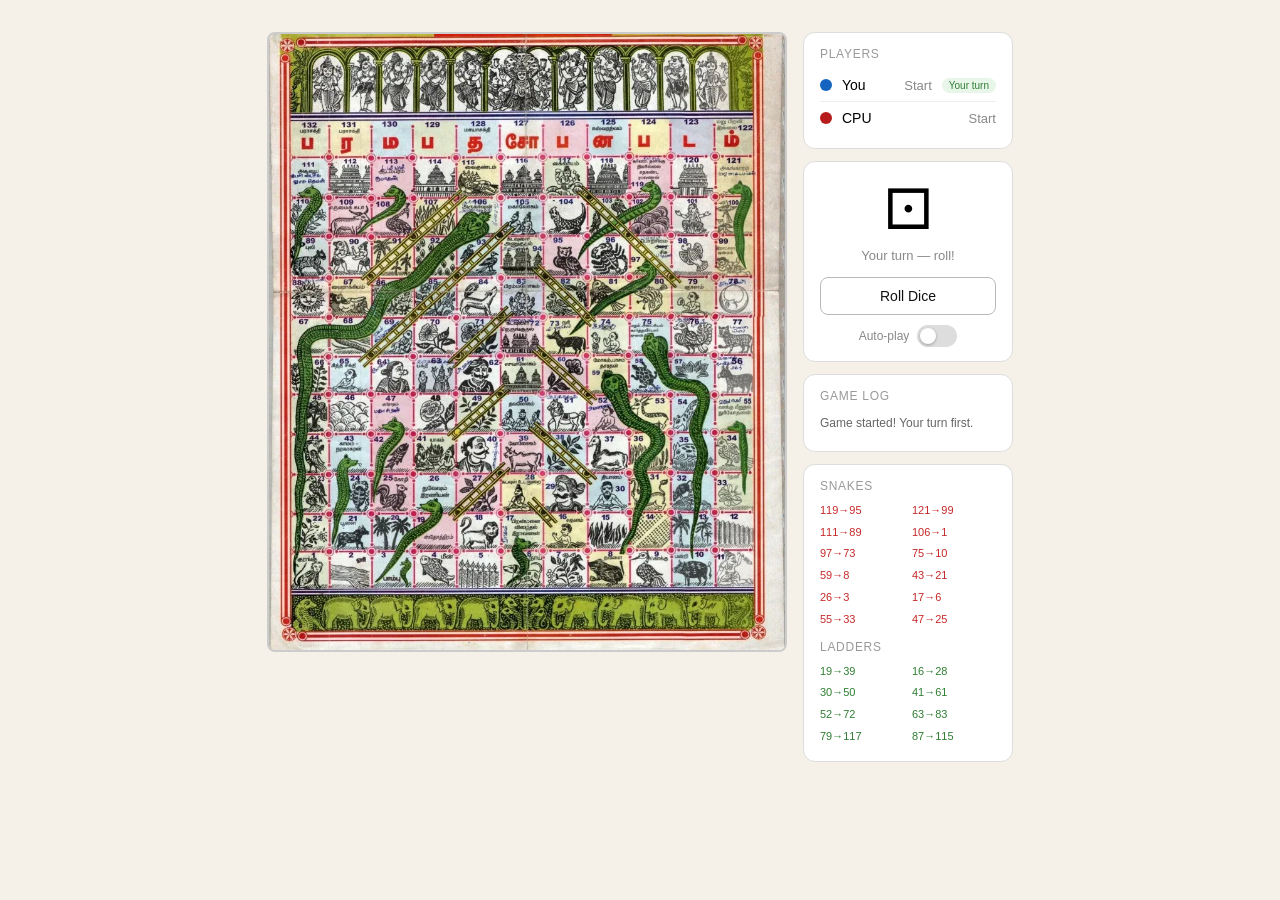
==== paramapadam.html @ ff09fb4e "Paramapadam Vibe coded in Claude for the classic Paramapadam game." ====
<!DOCTYPE html>
<html lang="en">
<head>
<meta charset="UTF-8">
<meta name="viewport" content="width=device-width, initial-scale=1.0">
<title>Paramapadam</title>
<style>
  * { box-sizing: border-box; margin: 0; padding: 0; }
  body { font-family: sans-serif; background: #f5f0e8; display: flex; justify-content: center; align-items: flex-start; padding: 20px; min-height: 100vh; }
  #game-root { display: flex; gap: 16px; padding: 12px; }
  #board-wrap { position: relative; flex-shrink: 0; width: 520px; height: 620px; }
  #board-img { width: 520px; height: 620px; display: block; border-radius: 8px; border: 2px solid #ccc; }
  #token-layer, #highlight-overlay { position: absolute; top: 0; left: 0; width: 520px; height: 620px; pointer-events: none; }
  #panel { flex: 1; display: flex; flex-direction: column; gap: 12px; min-width: 210px; }
  .panel-card { background: white; border: 0.5px solid #ddd; border-radius: 12px; padding: 14px 16px; }
  .panel-title { font-size: 12px; color: #999; margin-bottom: 8px; letter-spacing: 0.06em; text-transform: uppercase; }
  .player-row { display: flex; align-items: center; gap: 10px; padding: 8px 0; border-bottom: 0.5px solid #eee; }
  .player-row:last-child { border-bottom: none; }
  .player-dot { width: 12px; height: 12px; border-radius: 50%; flex-shrink: 0; }
  .player-name { font-size: 14px; font-weight: 500; flex: 1; }
  .player-pos { font-size: 13px; color: #888; font-variant-numeric: tabular-nums; }
  .active-pill { font-size: 10px; padding: 2px 7px; border-radius: 20px; white-space: nowrap; }
  #dice-display { font-size: 56px; text-align: center; padding: 6px 0; line-height: 1; }
  #turn-label { font-size: 13px; color: #888; text-align: center; padding: 4px 0; min-height: 20px; }
  #roll-btn { width: 100%; padding: 10px; font-size: 14px; font-weight: 500; border: 1px solid #bbb; border-radius: 8px; background: white; color: #111; cursor: pointer; margin-top: 10px; transition: background 0.15s, transform 0.1s; }
  #roll-btn:hover:not(:disabled) { background: #f5f5f5; }
  #roll-btn:active:not(:disabled) { transform: scale(0.97); }
  #roll-btn:disabled { opacity: 0.35; cursor: default; }

  #log { overflow-y: auto; max-height: 180px; font-size: 12px; line-height: 1.65; color: #666; }
  .log-entry { padding: 3px 0; border-bottom: 0.5px solid #f0f0f0; }
  .log-entry:last-child { border-bottom: none; }
  .log-snake { color: #c62828; }
  .log-ladder { color: #2e7d32; }
  .log-win { color: #1565C0; font-weight: 500; }
  .ref-grid { display: grid; grid-template-columns: 1fr 1fr; gap: 2px 8px; font-size: 11px; line-height: 1.8; }
  #win-overlay { position: fixed; top: 0; left: 0; width: 100%; height: 100%; background: rgba(0,0,0,0.55); display: flex; align-items: center; justify-content: center; z-index: 1000; }
  #win-card { background: white; border-radius: 16px; padding: 40px 52px; text-align: center; }
  #win-title { font-size: 30px; font-weight: 500; margin-bottom: 8px; }
  #win-sub { font-size: 15px; color: #888; margin-bottom: 28px; }
  #play-again { padding: 10px 32px; font-size: 15px; border: 1px solid #bbb; border-radius: 8px; background: white; cursor: pointer; }
  #play-again:hover { background: #f5f5f5; }
</style>
</head>
<body>
<div id="game-root">
  <div id="board-wrap">
    <img id="board-img" src="[data-uri]" alt="Paramapadam board" />
    <canvas id="token-layer" width="520" height="620"></canvas>
    <canvas id="highlight-overlay" width="520" height="620"></canvas>
  </div>
  <div id="panel">
    <div class="panel-card">
      <div class="panel-title">Players</div>
      <div class="player-row">
        <div class="player-dot" style="background:#1565C0;"></div>
        <div class="player-name">You</div>
        <div class="player-pos" id="pos-p">Start</div>
        <div class="active-pill" id="active-p" style="background:#e8f5e9;color:#2e7d32;">Your turn</div>
      </div>
      <div class="player-row">
        <div class="player-dot" style="background:#B71C1C;"></div>
        <div class="player-name">CPU</div>
        <div class="player-pos" id="pos-c">Start</div>
        <div class="active-pill" id="active-c" style="display:none;background:#fce4e4;color:#c62828;">CPU turn</div>
      </div>
    </div>
    <div class="panel-card" style="text-align:center;">
      <div id="dice-display">&#x2680;</div>
      <div id="turn-label">Your turn — roll!</div>
      <button id="roll-btn">Roll Dice</button>
      <div style="display:flex;align-items:center;justify-content:center;gap:8px;margin-top:10px;">
        <span style="font-size:12px;color:#888;">Auto-play</span>
        <button id="auto-toggle" style="width:40px;height:22px;border-radius:11px;border:none;background:#ddd;cursor:pointer;position:relative;transition:background 0.2s;flex-shrink:0;" title="Toggle auto-play for you">
          <span id="auto-knob" style="position:absolute;top:3px;left:3px;width:16px;height:16px;border-radius:50%;background:white;transition:left 0.2s;box-shadow:0 1px 3px rgba(0,0,0,0.3);"></span>
        </button>
      </div>
    </div>
    <div class="panel-card">
      <div class="panel-title">Game Log</div>
      <div id="log"></div>
    </div>
    <div class="panel-card">
      <div class="panel-title">Snakes</div>
      <div class="ref-grid" style="color:#c62828;">
        <span>119&#8594;95</span><span>121&#8594;99</span>
        <span>111&#8594;89</span><span>106&#8594;1</span>
        <span>97&#8594;73</span><span>75&#8594;10</span>
        <span>59&#8594;8</span><span>43&#8594;21</span>
        <span>26&#8594;3</span><span>17&#8594;6</span>
        <span>55&#8594;33</span><span>47&#8594;25</span>
      </div>
      <div class="panel-title" style="margin-top:10px;">Ladders</div>
      <div class="ref-grid" style="color:#2e7d32;">
        <span>19&#8594;39</span><span>16&#8594;28</span>
        <span>30&#8594;50</span><span>41&#8594;61</span>
        <span>52&#8594;72</span><span>63&#8594;83</span>
        <span>79&#8594;117</span><span>87&#8594;115</span>
      </div>
    </div>
  </div>
</div>
<script>
(function() {
  const DICE_FACES = ['\u2680','\u2681','\u2682','\u2683','\u2684','\u2685'];
  const COLS = 11, ROWS = 12;
  const LEFT = 14, RIGHT = 506, TOP = 85, BOTTOM = 575;
  const CW = (RIGHT - LEFT) / COLS;
  const CH = (BOTTOM - TOP) / ROWS;

  function squareToCoord(sq) {
    if (sq < 1) sq = 1;
    const idx = sq - 1;
    const row = Math.floor(idx / COLS);
    const col = idx % COLS;
    const actualCol = (row % 2 === 0) ? col : (COLS - 1 - col);
    const gridRow = ROWS - 1 - row;
    return { x: LEFT + actualCol * CW + CW/2, y: TOP + gridRow * CH + CH/2 };
  }

  const SNAKES = {119:95, 121:99, 111:89, 106:1, 97:73, 75:10, 59:8, 43:21, 26:3, 17:6, 55:33, 47:25};
  const LADDERS = {19:39, 16:28, 30:50, 41:61, 52:72, 63:83, 79:117, 87:115};

  // Bezier control points for snake/ladder curved paths.
  // Each entry: [cp1x, cp1y, cp2x, cp2y] for cubic bezier from start to end.
  // Control points are tuned to arc along the visual snake/ladder body.
  // For short snakes/ladders a simple arc offset from midpoint works well.
  function getCurveCP(x1, y1, x2, y2, isSnake) {
    const mx = (x1 + x2) / 2;
    const my = (y1 + y2) / 2;
    const dx = x2 - x1;
    const dy = y2 - y1;
    const len = Math.sqrt(dx*dx + dy*dy);
    // Perpendicular offset: snakes curve one way, ladders the other
    const perp = isSnake ? 1 : -1;
    const offset = Math.min(len * 0.35, 80);
    const nx = -dy / len * offset * perp;
    const ny =  dx / len * offset * perp;
    // Use two control points symmetrically placed
    return [
      x1 + (mx - x1) * 0.5 + nx,
      y1 + (my - y1) * 0.5 + ny,
      x2 - (x2 - mx) * 0.5 + nx,
      y2 - (y2 - my) * 0.5 + ny
    ];
  }

  // Override control points for the very long snake 106->1
  const LONG_SNAKE_CP = {
    106: [ // 106 center ~(215,187), 1 center ~(36,555)
      [50, 250, 200, 450]  // sweeps left along board edge
    ]
  };

  function cubicBezier(t, p0, p1, p2, p3) {
    const u = 1 - t;
    return u*u*u*p0 + 3*u*u*t*p1 + 3*u*t*t*p2 + t*t*t*p3;
  }

  let state = { pos: [0, 0], turn: 0, rolling: false, gameOver: false };
  let autoPlay = false;
  let autoRollTimer = null;

  const autoToggle = document.getElementById('auto-toggle');
  const autoKnob = document.getElementById('auto-knob');

  function setAutoPlay(val) {
    autoPlay = val;
    autoToggle.style.background = autoPlay ? '#2e7d32' : '#ddd';
    autoKnob.style.left = autoPlay ? '21px' : '3px';
    if (autoPlay && state.turn === 0 && !state.rolling && !state.gameOver) scheduleAutoRoll();
  }

  autoToggle.addEventListener('click', () => setAutoPlay(!autoPlay));

  function scheduleAutoRoll() {
    clearTimeout(autoRollTimer);
    if (!autoPlay || state.turn !== 0 || state.rolling || state.gameOver) return;
    autoRollTimer = setTimeout(() => {
      if (!autoPlay || state.turn !== 0 || state.rolling || state.gameOver) return;
      state.rolling = true;
      document.getElementById('roll-btn').disabled = true;
      doTurn(0, () => {
        if (state.gameOver) return;
        state.turn = 1; state.rolling = false; updateUI(); nextTurn();
      });
    }, 1200);
  }
  // Store pixel positions separately for smooth animation
  let pixelPos = [null, null];

  const canvas = document.getElementById('token-layer');
  const ctx = canvas.getContext('2d');
  const hlCanvas = document.getElementById('highlight-overlay');
  const hlCtx = hlCanvas.getContext('2d');

  function drawTokenAt(i, px, py) {
    const colors = ['#1565C0', '#B71C1C'];
    const labels = ['P', 'C'];
    const offsets = [{dx:-9,dy:0},{dx:9,dy:0}];
    const ox = offsets[i].dx, oy = offsets[i].dy;
    ctx.beginPath();
    ctx.arc(px+ox, py+oy, 11, 0, Math.PI*2);
    ctx.fillStyle = colors[i]; ctx.fill();
    ctx.strokeStyle = 'white'; ctx.lineWidth = 2.5; ctx.stroke();
    ctx.fillStyle = 'white';
    ctx.font = 'bold 9px sans-serif';
    ctx.textAlign = 'center'; ctx.textBaseline = 'middle';
    ctx.fillText(labels[i], px+ox, py+oy);
  }

  function drawTokens() {
    ctx.clearRect(0, 0, 520, 620);
    for (let i = 0; i < 2; i++) {
      if (state.pos[i] < 1) continue;
      const pos = pixelPos[i] || squareToCoord(state.pos[i]);
      drawTokenAt(i, pos.x, pos.y);
    }
  }

  function highlightSquare(sq, color) {
    hlCtx.clearRect(0, 0, 520, 620);
    if (!sq) return;
    const {x, y} = squareToCoord(sq < 1 ? 1 : sq);
    hlCtx.beginPath();
    hlCtx.arc(x, y, CW*0.44, 0, Math.PI*2);
    hlCtx.fillStyle = color; hlCtx.globalAlpha = 0.4; hlCtx.fill(); hlCtx.globalAlpha = 1;
  }

  function clearHighlight() { hlCtx.clearRect(0, 0, 520, 620); }

  function addLog(msg, cls) {
    const log = document.getElementById('log');
    const div = document.createElement('div');
    div.className = 'log-entry' + (cls ? ' '+cls : '');
    div.innerHTML = msg;
    log.insertBefore(div, log.firstChild);
  }

  function updateUI() {
    document.getElementById('pos-p').textContent = state.pos[0] < 1 ? 'Start' : 'Sq '+state.pos[0];
    document.getElementById('pos-c').textContent = state.pos[1] < 1 ? 'Start' : 'Sq '+state.pos[1];
    document.getElementById('active-p').style.display = state.turn===0 && !state.gameOver ? '' : 'none';
    document.getElementById('active-c').style.display = state.turn===1 && !state.gameOver ? '' : 'none';
    document.getElementById('turn-label').textContent = state.gameOver ? '' : state.turn===0 ? 'Your turn \u2014 roll!' : 'CPU is thinking...';
    document.getElementById('roll-btn').disabled = state.turn!==0 || state.rolling || state.gameOver;
  }

  function animateDice(finalVal, cb) {
    const el = document.getElementById('dice-display');
    let count = 0;
    const iv = setInterval(() => {
      el.textContent = DICE_FACES[Math.floor(Math.random()*6)];
      if (++count >= 12) { clearInterval(iv); el.textContent = DICE_FACES[finalVal-1]; cb(); }
    }, 70);
  }

  // Step-by-step movement through squares
  function moveToken(playerIdx, from, to, cb) {
    const dir = from < to ? 1 : -1;
    const steps = [];
    for (let s = from + dir; s !== to + dir; s += dir) steps.push(s);
    let i = 0;
    function step() {
      if (i >= steps.length) { cb(); return; }
      state.pos[playerIdx] = steps[i];
      pixelPos[playerIdx] = squareToCoord(steps[i]);
      i++;
      drawTokens();
      setTimeout(step, 110);
    }
    step();
  }

  // Smooth Bezier curve animation along snake or ladder
  function animateCurve(playerIdx, fromSq, toSq, isSnake, cb) {
    const start = squareToCoord(fromSq);
    const end = squareToCoord(Math.max(1, toSq));
    let cp;
    if (isSnake && LONG_SNAKE_CP[fromSq]) {
      cp = LONG_SNAKE_CP[fromSq][0];
    } else {
      cp = getCurveCP(start.x, start.y, end.x, end.y, isSnake);
    }
    const [cp1x, cp1y, cp2x, cp2y] = cp;

    const duration = isSnake
      ? Math.min(1800, 600 + Math.abs(fromSq - toSq) * 12)
      : Math.min(1600, 500 + Math.abs(fromSq - toSq) * 10);
    const startTime = performance.now();

    function frame(now) {
      const elapsed = now - startTime;
      let t = Math.min(elapsed / duration, 1);
      // Ease in-out
      t = t < 0.5 ? 2*t*t : -1 + (4 - 2*t)*t;
      const x = cubicBezier(t, start.x, cp1x, cp2x, end.x);
      const y = cubicBezier(t, start.y, cp1y, cp2y, end.y);
      pixelPos[playerIdx] = {x, y};
      drawTokens();
      if (elapsed < duration) {
        requestAnimationFrame(frame);
      } else {
        state.pos[playerIdx] = Math.max(1, toSq);
        pixelPos[playerIdx] = squareToCoord(state.pos[playerIdx]);
        drawTokens();
        cb();
      }
    }
    requestAnimationFrame(frame);
  }

  function doTurn(playerIdx, cb) {
    const name = playerIdx===0 ? 'You' : 'CPU';
    const die = Math.ceil(Math.random()*6);
    addLog(name+' rolled a <strong>'+die+'</strong>');
    animateDice(die, () => {
      const from = state.pos[playerIdx];
      const to = from + die;
      if (to > 132) {
        addLog(name+' needs exact roll \u2014 stay at '+(from<1?'start':from));
        state.pos[playerIdx]=from; drawTokens(); setTimeout(cb, 600); return;
      }
      // First move step by step to the rolled square
      moveToken(playerIdx, from, to, () => {
        if (to === 132) { state.pos[playerIdx]=132; pixelPos[playerIdx]=squareToCoord(132); drawTokens(); showWin(playerIdx); return; }
        if (SNAKES[to] !== undefined) {
          const dest = SNAKES[to];
          highlightSquare(to, '#c62828');
          addLog(name+' hit a snake at <strong>'+to+'</strong>! \u2193 Sliding down to '+(dest<1?1:dest), 'log-snake');
          setTimeout(() => {
            clearHighlight();
            animateCurve(playerIdx, to, dest, true, () => {
              updateUI(); cb();
            });
          }, 400);
        } else if (LADDERS[to] !== undefined) {
          const dest = LADDERS[to];
          highlightSquare(to, '#2e7d32');
          addLog(name+' found a ladder at <strong>'+to+'</strong>! \u2191 Climbing up to '+dest, 'log-ladder');
          setTimeout(() => {
            clearHighlight();
            animateCurve(playerIdx, to, dest, false, () => {
              updateUI(); cb();
            });
          }, 400);
        } else {
          setTimeout(cb, 300);
        }
      });
    });
  }

  function nextTurn() {
    if (state.gameOver || state.turn!==1) return;
    document.getElementById('roll-btn').disabled=true;
    setTimeout(() => {
      doTurn(1, () => { state.turn=0; state.rolling=false; updateUI(); drawTokens(); if (autoPlay) scheduleAutoRoll(); });
    }, 900);
  }

  document.getElementById('roll-btn').addEventListener('click', () => {
    if (state.turn!==0||state.rolling||state.gameOver) return;
    state.rolling=true; document.getElementById('roll-btn').disabled=true;
    doTurn(0, () => { if (state.gameOver) return; state.turn=1; state.rolling=false; updateUI(); nextTurn(); });
  });

  function showWin(playerIdx) {
    state.gameOver=true;
    clearTimeout(autoRollTimer);
    addLog((playerIdx===0?'You':'CPU')+' reached Paramapada (132)!', 'log-win');
    updateUI(); spawnConfetti();
    const ov=document.createElement('div'); ov.id='win-overlay';
    ov.innerHTML='<div id="win-card"><div id="win-title">'+(playerIdx===0?'\uD83C\uDF89 You Win!':'CPU Wins!')+'</div><div id="win-sub">'+(playerIdx===0?'You reached Paramapada!':'Better luck next time!')+'</div><button id="play-again">Play Again</button></div>';
    document.body.appendChild(ov);
    ov.querySelector('#play-again').addEventListener('click', () => { ov.remove(); document.querySelectorAll('.confetti-piece').forEach(e=>e.remove()); resetGame(); });
  }

  function spawnConfetti() {
    const colors=['#1565C0','#B71C1C','#2e7d32','#f9a825','#6a1b9a'];
    const style=document.createElement('style');
    style.textContent='@keyframes fall{to{top:110vh;transform:rotate(720deg) translateX(120px);}}';
    document.head.appendChild(style);
    for (let i=0;i<90;i++) {
      const el=document.createElement('div'); el.className='confetti-piece';
      const sz=5+Math.random()*9;
      el.style.cssText='position:fixed;top:-10px;left:'+Math.random()*100+'vw;width:'+sz+'px;height:'+sz+'px;background:'+colors[Math.floor(Math.random()*colors.length)]+';border-radius:'+(Math.random()>0.5?'50%':'2px')+';animation:fall '+(1.4+Math.random()*2.2)+'s linear '+(Math.random()*1.8)+'s forwards;z-index:1001;';
      document.body.appendChild(el);
    }
  }

  function resetGame() {
    clearTimeout(autoRollTimer);
    state={pos:[0,0],turn:0,rolling:false,gameOver:false};
    pixelPos=[null,null];
    document.getElementById('log').innerHTML='';
    document.getElementById('dice-display').textContent=DICE_FACES[0];
    clearHighlight(); drawTokens(); updateUI();
    addLog('New game started. Good luck!');
    if (autoPlay) scheduleAutoRoll();
  }

  addLog('Game started! Your turn first.');
  drawTokens(); updateUI();
})();
</script>
</body>
</html>
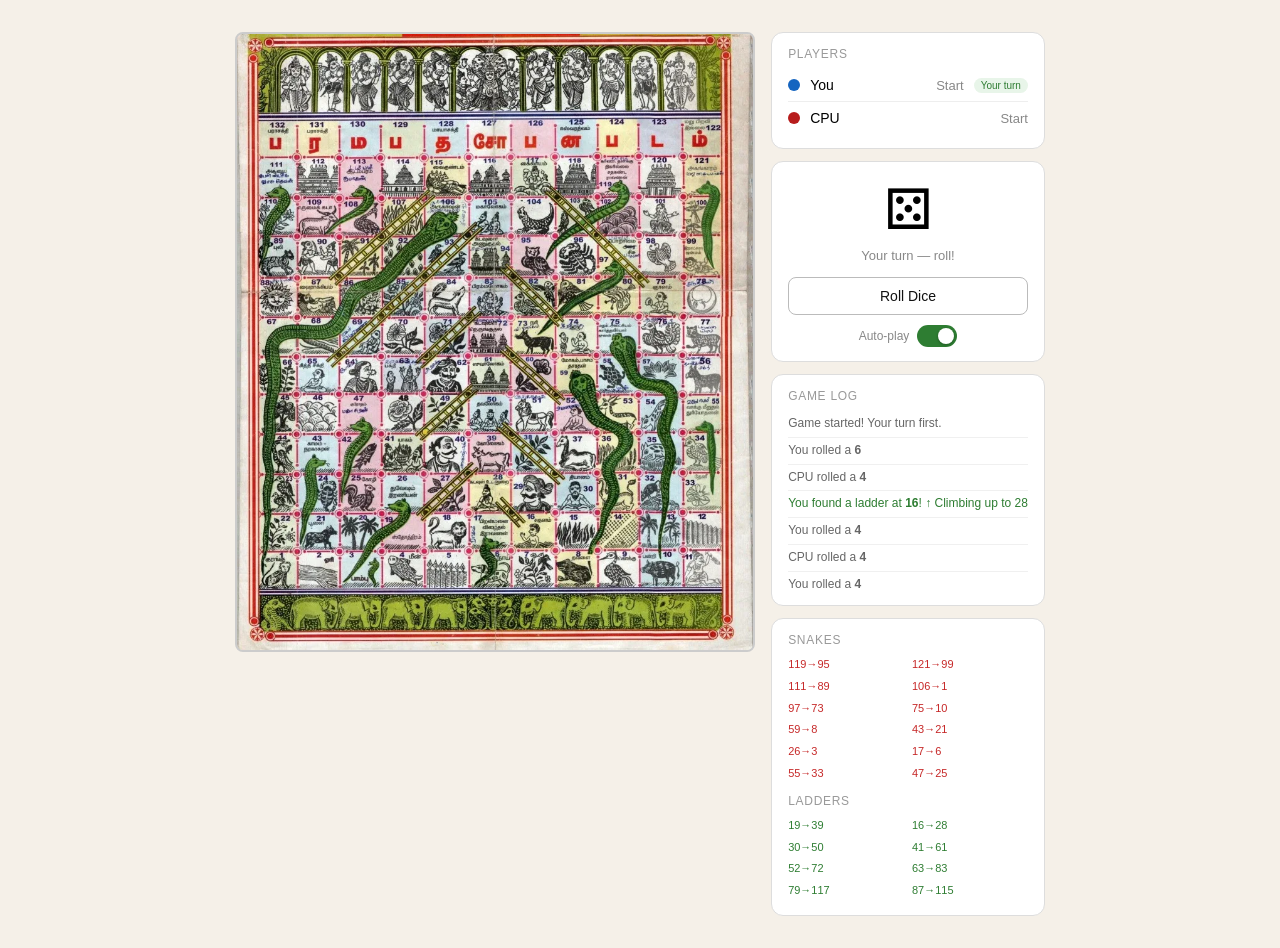
==== commit 9d9cb6b4: "Better board image alignment" ====
--- a/paramapadam.html
+++ b/paramapadam.html
@@ -1,7 +1,7 @@
 <!DOCTYPE html>
-<html lang="en">
-<head>
-<meta charset="UTF-8">
+<!-- saved from url=(0052)https://lsmohan.github.io/VibeCoded/paramapadam.html -->
+<html lang="en"><head><meta http-equiv="Content-Type" content="text/html; charset=UTF-8">
+
 <meta name="viewport" content="width=device-width, initial-scale=1.0">
 <title>Paramapadam</title>
 <style>
@@ -45,7 +45,7 @@
 <body>
 <div id="game-root">
   <div id="board-wrap">
-    <img id="board-img" src="[data-uri]